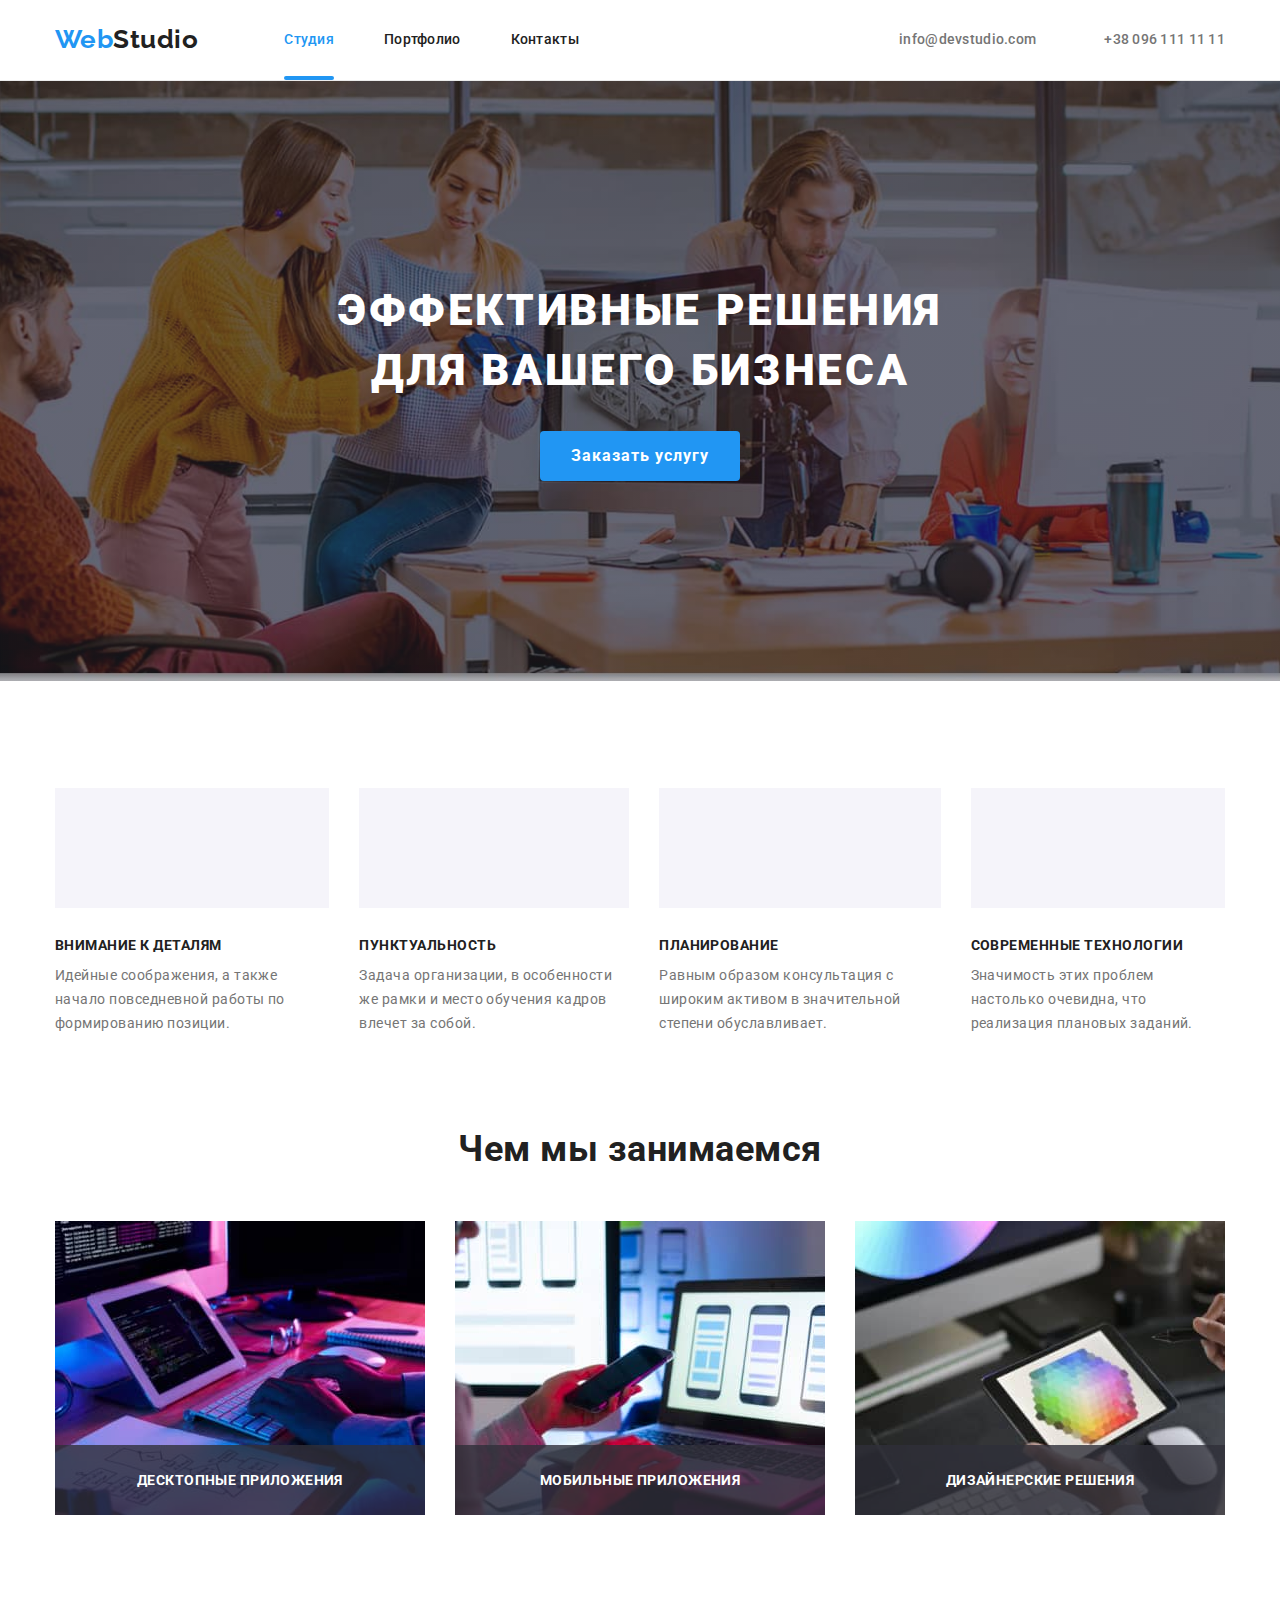
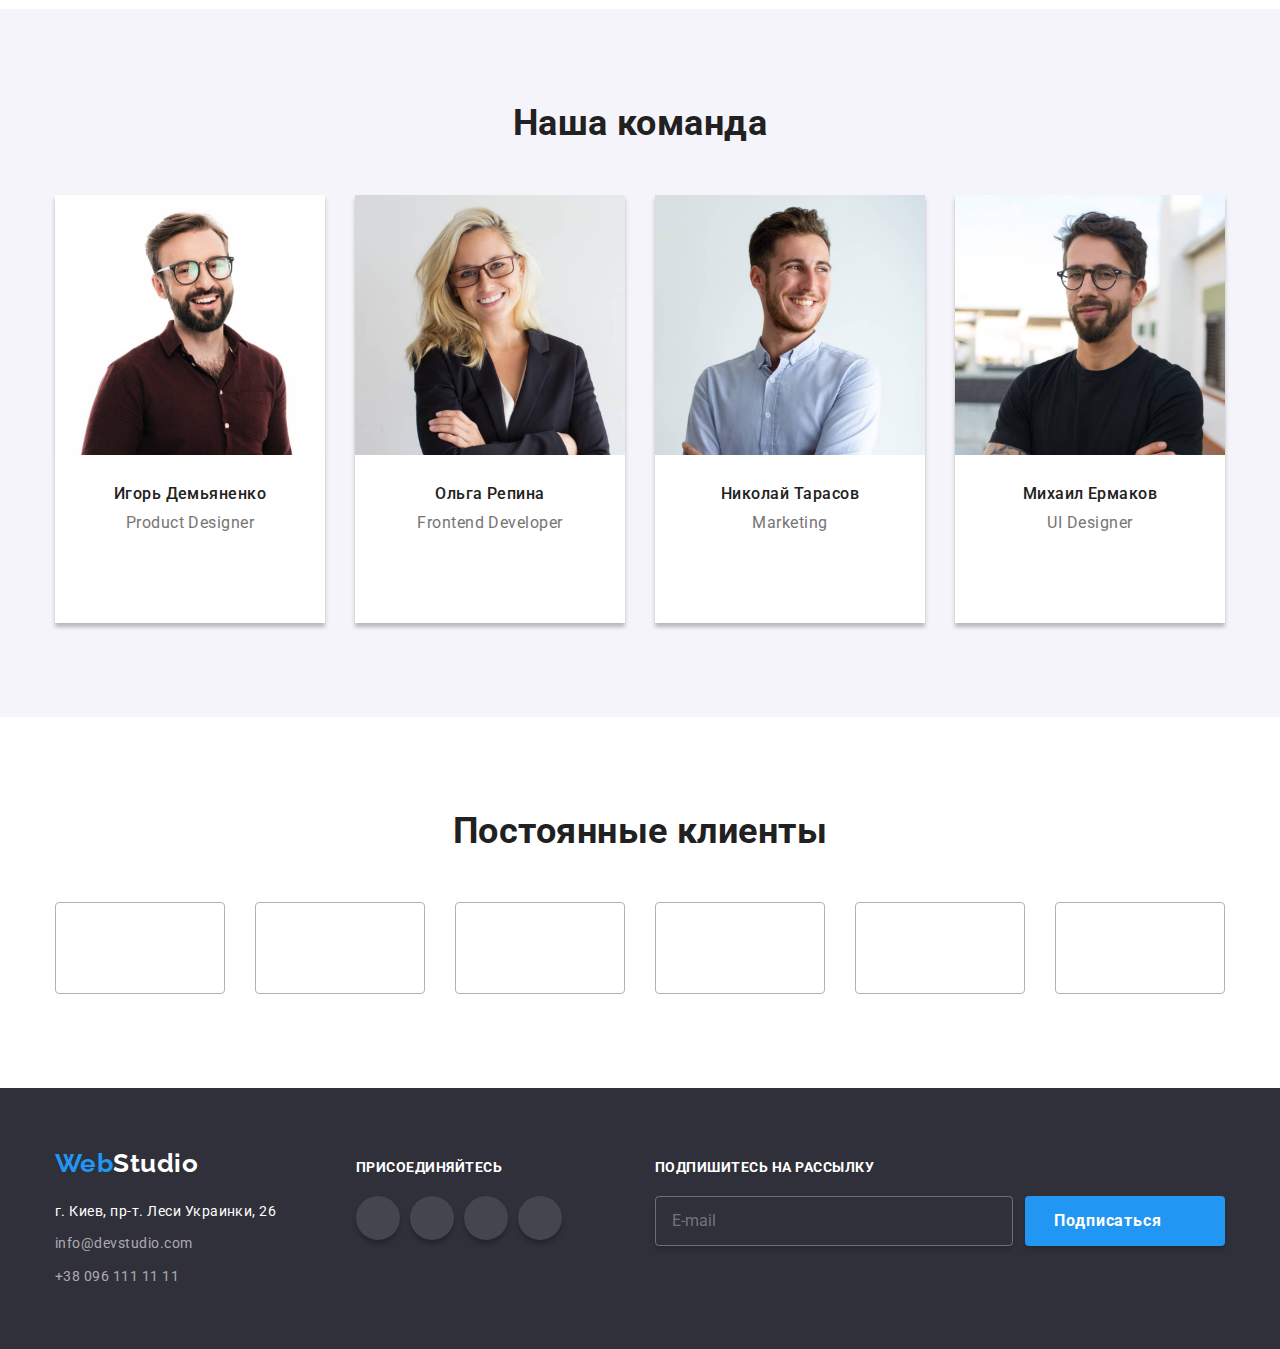
==== index.html @ 75f686c3 "Initializes hometask" ====
<!DOCTYPE html>
<html lang="ru">
    <head>
        <meta charset="UTF-8" />
        <meta http-equiv="X-UA-Compatible" content="IE=edge" />
        <meta name="viewport" content="width=device-width, initial-scale=1.0" />
        <title>Студия</title>
        <link rel="preconnect" href="https://fonts.googleapis.com">
        <link rel="preconnect" href="https://fonts.gstatic.com" crossorigin>
        <link href="https://fonts.googleapis.com/css2?family=Raleway:wght@700&family=Roboto:wght@400;500;700;900&display=swap" rel="stylesheet">
        <link rel="stylesheet" href="https://cdnjs.cloudflare.com/ajax/libs/modern-normalize/1.1.0/modern-normalize.min.css">
        <link rel="stylesheet" href="./css/styles.css">
    </head>

    <body>

        <!--Шапка страницы-->

    <header class="header">
        <div class="navigation-main container">
            <nav class="navigation">
                <a href="./index.html" class="header-logo logo links "><span class="logo-style">Web</span>Studio</a>
                <ul class="navigation-list list">

                    <li class="item">
                        <a href="./index.html" class="navigation-link header-footer-transition links current">Студия</a>
                    </li>

                    <li class="item">
                        <a href="./portfolio.html" class="navigation-link header-footer-transition links">Портфолио</a>
                    </li>

                    <li class="item">
                        <a href="" class="navigation-link header-footer-transition links">Контакты</a>
                    </li>

                </ul>
            </nav>
            
            <ul class="header-contacts-list list">

                <li class="header-contacts-item item">
                    <a href="mailto:info@devstudio.com" class="header-contacts-link header-footer-transition links">
                        <svg class="envelope-icon" width="16" height="12">
                            <use href="./images/icons.svg#envelope"></use>
                        </svg>info@devstudio.com
                    </a>
                </li>

                <li class="header-contacts-item item">
                    <a href="tel:+380961111111" class="header-contacts-link header-footer-transition links">
                        <svg class="phone-icon" width="10" height="16">
                            <use href="./images/icons.svg#smartphone"></use>
                        </svg>+38 096 111 11 11
                    </a>
                </li>
            
            </ul>
        </div>
    </header>

        <!--Основной контент-->

        <main>

        <!--Первая секция-->
            
            <section class="hero">
                
                <div class="container">
                    <div class="overlay">
                    <h1 class="hero-title">Эффективные решения для вашего бизнеса</h1>
                
                    <button type="button" class="hero-button transition-set btn" data-modal-open>Заказать услугу</button>
                    </div>
                </div>

            </section>

        <!--Вторая секция-->

            <section class="benefits">
                <div class="container">
                    <h2 class="visually-hidden" tabindex="-1">Наши преимущества</h2> <!--Скрытый заголовок-->

                    <ul class=" benefits-list list">
                        <li class="item">
                            <div class="benefits-icon-box">
                                <svg class="benefits-icon">
                                    <use xlink:href="./images/icons.svg#workflow-1"></use>
                                </svg>
                            </div>
                            
                            <h3 class="benefits-subtitle">Внимание к деталям</h3>
                            <p class="benefits-text">
                                Идейные соображения, а также начало повседневной работы по
                                формированию позиции.
                            </p>
                        </li>

                        <li class="item">
                            <div class="benefits-icon-box">
                                <svg class="benefits-icon">
                                    <use xlink:href="./images/icons.svg#workflow-2"></use>
                                </svg>
                            </div>
                            <h3 class="benefits-subtitle">Пунктуальность</h3>
                            <p class="benefits-text">
                                Задача организации, в особенности же рамки и место обучения кадров
                                влечет за собой.
                            </p>
                        </li>

                        <li class="item">
                            <div class="benefits-icon-box">
                                <svg class="benefits-icon">
                                    <use xlink:href="./images/icons.svg#workflow-3"></use>
                                </svg>
                            </div>
                            <h3 class="benefits-subtitle">Планирование</h3>
                            <p class="benefits-text">
                                Равным образом консультация с широким активом в значительной
                                степени обуславливает.
                            </p>
                        </li>

                        <li class="item">
                            <div class="benefits-icon-box">
                                <svg class="benefits-icon">
                                    <use xlink:href="./images/icons.svg#workflow-4"></use>
                                </svg>
                            </div>
                            <h3 class="benefits-subtitle">Современные технологии</h3>
                            <p class="benefits-text">
                                Значимость этих проблем настолько очевидна, что реализация
                                плановых заданий.
                            </p>
                        </li>
                    </ul>
                </div>
            </section>
            
        <!--Третья секция-->
            
            <section class="what-we-do">
                <div class="container">
                    <h2 class="what-we-do-title">Чем мы занимаемся</h2>

                <ul class="what-we-do-list list">
                    <li class="item">
                        <img src="./images/what-we-do-1.jpg" alt="Программист пишет код на клавиатуре" width="370"/>
                        <div class="what-we-do-overlay">
                            <p class="what-we-do-text">Десктопные приложения</p>
                        </div>
                    </li>

                    <li class="item">
                        <img src="./images/what-we-do-2.jpg" alt="Тестировщик проверяет изображение на телефоне" width="370"/>
                        <div class="what-we-do-overlay">
                            <p class="what-we-do-text">Мобильные приложения</p>
                        </div>
                    </li>

                    <li class="item">
                        <img src="./images/what-we-do-3.jpg" alt="Палитра цветов в виде ромба на экране планшета" width="370" />
                        <div class="what-we-do-overlay">
                            <p class="what-we-do-text">Дизайнерские решения</p>
                        </div>
                    </li>
                </ul>
                </div>
            </section>

        <!--Четвертая секция-->

            <section class="team">
                <div class="container">
                    <h2 class="team-title">Наша команда</h2>
                    <ul class="team-list list">
                        
                        <li class="item">
                                <img src="./images/team-member1.jpg" alt="Фотография продукт дизайнера" width="270"/>
                        
                            <div class="team-list-content">
                                <h3 class="team-name">Игорь Демьяненко</h3>
                                <p class="team-position" lang="en">Product Designer</p>
                                <ul class="team-socials-icon-box list">
                                    
                                    <li class="team-socials-item">
                                        <a class="team-socials-link" href="">
                                            <svg class="team-socials-icon">    
                                                <use xlink:href="./images/icons.svg#instagram"></use>
                                            </svg>  
                                        </a>  
                                    </li>

                                    <li class="team-socials-item">
                                        <a class="team-socials-link" href="">
                                            <svg class="team-socials-icon">
                                                <use xlink:href="./images/icons.svg#twitter"></use>
                                            </svg>
                                        </a>
                                    </li>

                                    <li class="team-socials-item">
                                        <a class="team-socials-link" href="">
                                            <svg class="team-socials-icon">
                                                <use xlink:href="./images/icons.svg#facebook"></use>

                                            </svg>
                                        </a>
                                    </li>

                                    <li class="team-socials-item">
                                        <a class="team-socials-link" href="">
                                            <svg class="team-socials-icon">
                                                <use xlink:href="./images/icons.svg#linkedin"></use>
                                            </svg>
                                        </a>
                                    </li>

                                </ul>

                            </div>
                        
                        </li>
                        
                        <li class="item">
                                <img src="./images/team-member2.jpg" alt="Фотография фронтенд разработчика" width="270"/>

                            <div class="team-list-content">
                                <h3 class="team-name">Ольга Репина</h3>
                                <p class="team-position" lang="en">Frontend Developer</p>
                                <ul class="team-socials-icon-box list">
                                    
                                    <li class="team-socials-item">
                                        <a class="team-socials-link" href="">
                                            <svg class="team-socials-icon">    
                                                <use xlink:href="./images/icons.svg#instagram"></use>
                                            </svg>  
                                        </a>  
                                    </li>

                                    <li class="team-socials-item">
                                        <a class="team-socials-link" href="">
                                            <svg class="team-socials-icon">
                                                <use xlink:href="./images/icons.svg#twitter"></use>
                                            </svg>
                                        </a>
                                    </li>

                                    <li class="team-socials-item">
                                        <a class="team-socials-link" href="">
                                            <svg class="team-socials-icon">
                                                <use xlink:href="./images/icons.svg#facebook"></use>

                                            </svg>
                                        </a>
                                    </li>

                                    <li class="team-socials-item">
                                        <a class="team-socials-link" href="">
                                            <svg class="team-socials-icon">
                                                <use xlink:href="./images/icons.svg#linkedin"></use>
                                            </svg>
                                        </a>
                                    </li>

                                </ul>
                            </div>
                        </li>
                        
                        <li class="item">
                            <img src="./images/team-member3.jpg" alt="Фотография маркетолога" width="270"/>

                            
                            <div class="team-list-content">
                                <h3 class="team-name">Николай Тарасов</h3>
                                <p class="team-position" lang="en">Marketing</p>
                                <ul class="team-socials-icon-box list">
                                    
                                    <li class="team-socials-item">
                                        <a class="team-socials-link" href="">
                                            <svg class="team-socials-icon">    
                                                <use xlink:href="./images/icons.svg#instagram"></use>
                                            </svg>  
                                        </a>  
                                    </li>
                                    <li class="team-socials-item">
                                        <a class="team-socials-link" href="">
                                            <svg class="team-socials-icon">
                                                <use xlink:href="./images/icons.svg#twitter"></use>
                                            </svg>
                                        </a>
                                    </li>
                                    <li class="team-socials-item">
                                        <a class="team-socials-link" href="">
                                            <svg class="team-socials-icon">
                                                <use xlink:href="./images/icons.svg#facebook"></use>

                                            </svg>
                                        </a>
                                    </li>
                                    <li class="team-socials-item">
                                        <a class="team-socials-link" href="">
                                            <svg class="team-socials-icon">
                                                <use xlink:href="./images/icons.svg#linkedin"></use>
                                            </svg>
                                        </a>
                                    </li>

                                </ul>
                            </div>    
                        
                        </li>
                        
                        <li class="item">
                            <img src="./images/team-member4.jpg" alt="Фотография дизайнера" width="270"/>
                            <div class="team-list-content">
                                <h3 class="team-name">Михаил Ермаков</h3>
                                <p class="team-position" lang="en">UI Designer</p>
                                <ul class="team-socials-icon-box list">
                                    
                                    <li class="team-socials-item">
                                        <a class="team-socials-link" href="">
                                            <svg class="team-socials-icon">    
                                                <use xlink:href="./images/icons.svg#instagram"></use>
                                            </svg>  
                                        </a>  
                                    </li>

                                    <li class="team-socials-item">
                                        <a class="team-socials-link" href="">
                                            <svg class="team-socials-icon">
                                                <use xlink:href="./images/icons.svg#twitter"></use>
                                            </svg>
                                        </a>
                                    </li>

                                    <li class="team-socials-item">
                                        <a class="team-socials-link" href="">
                                            <svg class="team-socials-icon">
                                                <use xlink:href="./images/icons.svg#facebook"></use>

                                            </svg>
                                        </a>
                                    </li>

                                    <li class="team-socials-item">
                                        <a class="team-socials-link" href="">
                                            <svg class="team-socials-icon">
                                                <use xlink:href="./images/icons.svg#linkedin"></use>
                                            </svg>
                                        </a>
                                    </li>
                                </ul>
                            </div>
                        </li>
                    </ul>
                </div>
            </section>

                        <!-- Пятая секция -->

            <section class="clients">
                <div class="container">
                    <h2 class="clients-title">Постоянные клиенты</h2>

                    <ul class="clients-list list">
                        <li class="clients-item item">
                            <a class="clients-link" href="">
                                <svg class="clients-icon">
                                    <use xlink:href="./images/icons.svg#clients-1"></use>
                                </svg>
                            </a>
                        </li>
                        <li class="clients-item item">
                            <a class="clients-link" href="">
                                <svg class="clients-icon">
                                    <use xlink:href="./images/icons.svg#clients-2"/>
                                </svg>
                            </a>
                        </li>
                        <li class="clients-item item">
                            <a class="clients-link" href="">
                                <svg class="clients-icon" width="160" height="60">
                                    <use xlink:href="./images/icons.svg#clients-3"/>
                                </svg>
                            </a>
                        </li>
                        <li class="clients-item item">
                            <a class="clients-link" href="">
                                <svg class="clients-icon">
                                    <use xlink:href="./images/icons.svg#clients-4"/>
                                </svg>
                            </a>
                        </li>
                        <li class="clients-item item">
                            <a class="clients-link" href="">
                                <svg class="clients-icon">
                                    <use xlink:href="./images/icons.svg#clients-5"/>
                                </svg>
                            </a>
                        </li>
                        <li class="clients-item item">
                            <a class="clients-link" href="">

                                <svg class="clients-icon">
                                    <use xlink:href="./images/icons.svg#clients-6"/>
                                </svg>

                            </a>
                        </li>
                    </ul>

                </div>
            </section>

        </main>

        <!--Подвал страницы-->


        <footer class="footer">

            <div class="footer-container container">
                
                <div>
                    
                    <a class="footer-logo logo links" href="./index.html"><span class="logo-style">Web</span>Studio</a>
                            
                    <address class="footer-address">
                        <p class="footer-address-text">г. Киев, пр-т. Леси Украинки, 26</p>
                        <ul class="footer-address-list list">
                            
                            <li class="footer-address-item">
                                <a class="footer-address-links header-footer-transition links" href="mailto:info@devstudio.com">info@devstudio.com</a>
                            </li>
                            
                            <li class="footer-address-item">
                                <a class="footer-address-links header-footer-transition links" href="tel:+380961111111">+38 096 111 11 11</a>
                            </li>
            
                        </ul>
                    </address>
                </div>

                <div class="footer-join-us">

                    <p class="text">Присоединяйтесь</p>

                    <ul class="footer-join-us-list list">

                        <li class=" footer-join-us-item item">

                            <a href="" class="footer-join-us-link">
                                <svg class="footer-join-us-icon">
                                    <use xlink:href="./images/icons.svg#instagram" />
                                </svg>
                            </a>

                        </li>

                        <li class=" footer-join-us-item item">

                            <a href="" class="footer-join-us-link">
                                <svg class="footer-join-us-icon">
                                    <use xlink:href="./images/icons.svg#twitter" />
                                </svg>
                            </a>

                        </li>

                        <li class=" footer-join-us-item item">

                            <a href="" class="footer-join-us-link">
                                <svg class="footer-join-us-icon">
                                    <use xlink:href="./images/icons.svg#facebook" />
                                </svg>
                            </a>

                        </li>

                        <li class=" footer-join-us-item item">

                            <a href="" class="footer-join-us-link">
                                <svg class="footer-join-us-icon">
                                    <use xlink:href="./images/icons.svg#linkedin" />
                                </svg>
                            </a>

                        </li>

                    </ul>
                </div>

                <div class="footer-subscribe">
                    <p class="text">Подпишитесь на рассылку</p>
                    
                    <form class="footer-subscribe-form">
                        <input type="email" name="email" placeholder="E-mail" class="footer-subscribe-input">
                        <button type="submit" class="footer-subscribe-button">Подписаться
                            <svg class="footer-subscribe-icon" width="24" height="24">
                                <use xlink:href="./images/icons.svg#icon-send"/>
                            </svg>
                        </button>
                    </form>
                </div>

            </div>            
        </footer>

        <div class="backdrop is-hidden" data-modal>
            <div class="modal">
                <button class="modal-btn-close" data-modal-close>
                    <svg class="modal-close-icon">
                        <use xlink:href="./images/icons.svg#close-icon"/>
                    </svg>
                </button>

                <!-- <p class="modal-text">Оставьте свои данные, мы вам перезвоним</p>
                
                <form class="modal-form" action="">

                    <div class="modal-form-field">
                        <input class="modal-form-input" type="name" placeholder="Имя" autocomplete="off">
                        <label class="modal-form-label" for=""></label>
                    </div>

                    <div class="modal-form-field">
                        <svg width="13" height="13">
                            <use xlink:href="./images/icons.svg#modal-phone"/>
                        </svg>
                        <input class="modal-form-input" type="tel" placeholder="Телефон" autocomplete="off">
                        <label class="modal-form-label" for=""></label>
                    </div>
                    
                    <div class="modal-form-field">
                        <input class="modal-form-input" type="email" placeholder="Почта" autocomplete="off">
                        <label class="modal-form-label" for=""></label>
                    </div>
                    
                    <div class="modal-form-field">
                        <textarea class="modal-form-comment" name="" id="" rows="10"></textarea>
                        <label for=""></label>
                    </div>
                    
                    <div class="modal-form-field">
                        <input class="modal-form-checkbox-input" type="checkbox" id="checkbox">
                        <label class="modal-form-checkbox-label" for="checkbox">Соглашаюсь с рассылкой и принимаю <a href="">Условия соглашения</a></label>
                    </div>

                    <button class="modal-form-button" type="submit">
                        Отправить
                    </button>
                </form> -->


                <p class="modal-text">Оставьте свои данные, мы вам перезвоним</p>
                
                <form class="modal-form">

                        <label class="modal-form-field">
                            <input class="modal-form-input" type="name" placeholder=" " autocomplete="off">
                            <span class="modal-form-label">Имя</span>
                            <svg class="modal-form-icon" width="18" height="18">
                                <use xlink:href="./images/icons.svg#modal-name"/>
                            </svg>
                        </label>

                        <label class="modal-form-field">
                            <input class="modal-form-input" type="tel" placeholder=" " autocomplete="off">
                            <span class="modal-form-label">Телефон</span>
                            <svg class="modal-form-icon" width="15" height="15">
                                <use xlink:href="./images/icons.svg#modal-phone"/></svg>
                            </svg>
                        </label>

                        <label class="modal-form-field">
                            <input class="modal-form-input" type="email" placeholder=" " autocomplete="off">
                            <span class="modal-form-label">Почта</span>
                            <svg class="modal-form-icon">
                                <use xlink:href="./images/icons.svg#modal-mail"></use>
                            </svg>
                        </label>

                        <label class="modal-form-field">
                            <textarea class="modal-form-comment" placeholder="Введите текст" name="" rows="10"></textarea>
                            <span class="modal-form-comment-label">Комментарий</span>
                        </label>

                        <label class="modal-form-checkbox-label">Соглашаюсь с рассылкой и принимаю 
                            <a class="modal-form-license" href="">Условия соглашения</a>
                            <input class="modal-form-checkbox-input" type="checkbox">
                        </label>


                        <button class="modal-form-button" type="submit">
                            Отправить
                        </button>
                </form>
            </div>
        </div>
        <script src="./scripts/modal.js"></script>
    </body>

</html>
---- css/styles.css ----
:root {
    --main-text-color: #212121;
    --secondary-text-color: #757575;
    --icons-color: #AFB1B8;
    --main-white-color: #FFFFFF;
    --action-color: #2196F3;
    --signature-color: rgba(255, 255, 255, 0.6);
    --footer-bg: #2F303A;
    --additional-bg: #F5F4FA;
    --border-line-color: #ECECEC;
    --secondary-border-line-color: #EEEEEE;
    --main-choice-color: #188ce8;

    --main-transition-time: 1250ms;
    --main-transition-function: cubic-bezier(0.4, 0, 0.2, 1);
    
    --portfolio-hover-effect: rgba(33, 150, 243, 0.9);
}

body {
    color: var(--main-text-color);
    background-color: var(--main-white-color);

    font-family: 'Roboto', sans-serif;  
    letter-spacing: 0.03em;
}

                                                /* Utility */

.visually-hidden {
    position: absolute;
    white-space: nowrap;
    width: 1px;
    height: 1px;
    overflow: hidden;
    border: 0;
    padding: 0;
    clip: rect(0 0 0 0);
    clip-path: inset(50%);
    margin: -1px;
    }

.list {
    list-style-type: none;
    margin: 0;
    padding: 0;
}

.links {
    text-decoration: none;
}

.container {
    padding-left: 15px;
    padding-right: 15px;
    width: 1200px;
    margin-left: auto;
    margin-right: auto;
}

.header {
    border-bottom: 1px solid var(--border-line-color);
}

.btn {
    cursor: pointer;
    font-family: inherit;
    border-radius: 4px;
    border-style: none;
}

img {
    display: block;
}


/* .item * {
    outline: 1px solid red; 
} */

                                /* Шапка */

.navigation-main,
.navigation,
.navigation-list,
/* .header-contacts-item, */
.header-contacts-list 
{
    display: flex;
    align-items: center;
}

/* .navigation-main {
    display: flex;
} */

.navigation-list .item:not(:last-child) {
    margin-right: 50px;
}

.header-contacts-list {
    margin-left: auto;
}

.header-contacts-list .header-contacts-item:not(:last-child) {
    margin-right: 48px;
}

.logo {
    font-family: 'Raleway', sans-serif;
    font-weight: 700;
    font-size: 26px;
    color: var(--main-text-color);
    line-height: 1.2;
}

.header-logo {
    margin-right: 86px;
    padding-top: 24px;
    padding-bottom: 24px;
}

.navigation-link {
    color: var(--main-text-color);
    position: relative;
}

.navigation-link.current::after {
    content: '';

    width: 100%;
    height: 4px;
    display: block;
    background-color: var(--action-color);
    
    position: absolute;
    
    left: 0;
    bottom: 0;
    border-radius: 2px;

}

.header-contacts-link  {
    color: var(--secondary-text-color);
}

.navigation-link,
.header-contacts-link {
    display: flex;
    padding-top: 32px;
    padding-bottom: 32px;
    align-items: center;
    font-weight: 500;
    font-size: 14px;
    line-height: 1.14;
    letter-spacing: 0.02em;
}

                                /* Hover effects */

.header-footer-transition {
    transition: color var(--main-transition-time) var(--main-transition-function);
}


.logo-style,
.navigation-link:hover,
.navigation-link:focus,
.navigation-link.current,
.footer-address-links:hover,
.footer-address-links:focus,
.header-contacts-link:hover,
.header-contacts-link:focus {
    color: var(--action-color);
}

                                /* Icons */

/* .header-contacts-item {
    display: flex;
    align-items: center;
} */

.envelope-icon,
.phone-icon {
    margin-right: 10px;
    cursor: pointer;
    fill: currentColor;
}



                                            /* Герой */

.hero {
    background-color: var(--footer-bg);
    text-align: center;
    padding-top: 200px;
    padding-bottom: 200px;
    margin-left: auto;
    margin-right: auto;

    max-width: 1600px;
    height: 600px;
    
    background-image: 
    linear-gradient( 
    rgba(47, 48, 58, 0.4), 
    rgba(47, 48, 58, 0.4)
    ),
    url(../images/hero-image.jpg);
    background-size: cover;
    background-position: top;
    background-repeat: no-repeat;
}

.hero > .container {
    width: 696px;
}

.hero-title {
    color: var(--main-white-color);
    margin-top: 0;
    margin-bottom: 30px;

    font-weight: 900;
    font-size: 44px;
    line-height: 1.36;
    letter-spacing: 0.06em;

    text-transform: uppercase;
}

                                            /* Hero button */

.hero-button {
    /* display: flex;
    align-items: center;
    justify-content: center; */
    padding: 0;
    margin: 0;

    background-color: var(--action-color);
    color: var(--main-white-color);

    font-weight: 700;
    font-size: 16px;
    line-height: 1.87;
    letter-spacing: 0.06em;
    
    min-width: 200px;
    min-height: 50px;
    /* padding: 10px 32px; */
    transition: background-color var(--main-transition-time) var(--main-transition-function);
}

.hero-button:hover,
.hero-button:focus {
    background-color: var(--main-choice-color);
}

                                          /* Наши преимущества */

.benefits {
    padding-top: 107px;
    padding-bottom: 94px;
}

.benefits-list {
    display: flex;
}

.benefits-list .item + .item {
    margin-left: 30px;
}

.benefits-subtitle{
    font-weight: 700;
    font-size: 14px;
    line-height: 1.14;
    text-transform: uppercase; 
    margin-top: 0;
    margin-bottom: 10px;
}

.benefits-text {
    color: var(--secondary-text-color);
    font-size: 14px;
    line-height: 1.7;
    margin-top: 0;
    margin-bottom: 0;
}

                                /* Benefits icons */

.benefits-icon-box {
    display: flex;
    justify-content: center;
    align-items: center;
    
    height: 120px;
    margin-bottom: 30px;

    background-color: var(--additional-bg); 
}

.benefits-icon {
    width: 70px;
    height: 70px;
    fill: currentColor;
}

                                            /* Наши работы */

.what-we-do {
    padding-bottom: 94px;
}

.what-we-do-list {
    display: flex;
}

.what-we-do-list .item + .item {
    margin-left: 30px;
}

.what-we-do-list .item {
    position: relative;
}

.what-we-do-title {
    margin-top: 0;
    margin-bottom: 50px;

    font-weight: 700;
    font-size: 36px;
    line-height: 1.16;
    text-align: center;
}

.what-we-do-overlay {
    position: absolute;
    background-color: rgba(47, 48, 58, 0.8);
    bottom: 0;
    overflow: hidden;
}

.what-we-do-text {
    display: flex;
    justify-content: center;
    align-items: center;

    height: 70px;
    width: 370px;

    margin: 0;

    font-weight: 700;
    font-size: 14px;
    line-height: calc(16 / 14);
    text-align: center;
    letter-spacing: 0.03em;
    text-transform: uppercase;

    color: var(--main-white-color);
}


                                            /* Наша команда */

.team {
    background-color: var(--additional-bg);
    padding-top: 94px;
    padding-bottom: 94px;
}

.team-title {
    margin-top: 0;
    margin-bottom: 50px;
    text-align: center;

    font-weight: 700;
    font-size: 36px;
    line-height: 1.16;
}

.team-list {
    display: flex;
}

.team-list .item + .item {
    margin-left: 30px;
}

.team-list > .item {
    box-shadow: 0px 4px 4px rgba(0, 0, 0, 0.25);
    /* box-shadow: 0px 1px 3px rgba(0, 0, 0, 0.12), 
    0px 1px 1px rgba(0, 0, 0, 0.14), 
    0px 2px 1px rgba(0, 0, 0, 0.2) */
}


.team-name {
    margin-top: 0;
    margin-bottom: 10px;
    
    font-weight: 500;
    font-size: 16px;
    line-height: 1.18;
}

.team-position {
    margin-top: 0;
    margin-bottom: 16px;

    color: var(--secondary-text-color);

    font-size: 16px;
    line-height: 1.18;
}

.team-list-content {
    padding: 30px 32px;

    text-align: center;
    background-color: var(--main-white-color);
}


                                /* Team socials */

.team-socials-icon-box,
.clients-list {
    display: flex;
}

.team-socials-link {
    display: flex;
    justify-content: center;
    align-items: center;
    width: 44px;
    height: 44px;
    border-radius: 50%;
    color: var(--icons-color);
    transition: background-color var(--main-transition-time) var(--main-transition-function), color var(--main-transition-time) var(--main-transition-function);
}

.team-socials-item:not(:first-child) {
    margin-left: 10px;
}

.team-socials-icon {
    fill: currentColor;
    width: 20px;
    height: 20px;
}

.team-socials-link:hover, 
.team-socials-link:focus {
    background-color: var(--action-color);
    color: var(--main-white-color);
}


                                            /* Clients */

.clients {
    padding-top: 94px;
    padding-bottom: 94px;
}

.clients-title {
    margin-top: 0;
    margin-bottom: 50px;
    font-weight: 700;
    font-size: 36px;
    line-height: 1.16;
    text-align: center;
}

                            /* Client icons */

.clients-link {
    display: flex;
    width: 170px;
    height: 92px;
    justify-content: center;
    align-items: center;
    border: 1px solid var(--icons-color);
    border-radius: 4px;
    color: var(--icons-color);

    transition: border var(--main-transition-time) var(--main-transition-function), color var(--main-transition-time) var(--main-transition-function);

}

.clients-item:not(:first-child) {
    margin-left: 30px;
}

.clients-icon {
    fill: currentColor;
    width: 106px;
    height: 60px;
}

.clients-link:hover,
.clients-link:focus {
    border-color: var(--action-color);
    color: var(--action-color);
}

                                            /* Portfolio */


.portfolio {
    padding-top: 94px;
    padding-bottom: 94px;
}

                                                /* Portfolio buttons */


.portfolio-btn-list {
    display: flex;
    justify-content: center;
    margin-bottom: 34px;
}

.portfolio-btn-item  {
    margin-right: 8px;
    border-radius: 4px;
}


.portfolio-btn-item:nth-last-child(-n + 1) {
    margin-right: 0;
}

.portfolio-btn-button {
    background-color: var(--additional-bg);

    font-weight: 500;
    font-size: 16px;
    line-height: 1.62;

    padding: 6px 22px;

    transition: background-color var(--main-transition-time) var(--main-transition-function), color var(--main-transition-time) var(--main-transition-function), box-shadow var(--main-transition-time) var(--main-transition-function);
}

.portfolio-btn-button.current,
.portfolio-btn-button:hover,
.portfolio-btn-button:focus {
    background-color: var(--action-color);
    color:var(--main-white-color);
    box-shadow: 0px 4px 4px rgba(0, 0, 0, 0.25);
}

                                        /* Portfolio cards */


.portfolio-card-list {
    display: flex;
    flex-wrap: wrap;

    margin-top: -30px;
    margin-left: -30px;
}

.portfolio-card-link {
    display: block;
    margin-top: 30px;
    margin-left: 30px;
    flex-basis: calc(100% / 3 - 30px);

    transition: box-shadow var(--main-transition-time) var(--main-transition-function);
}

.portfolio-card-thumb {
    position: relative;
    overflow: hidden;
}

.portfolio-card-overlay {
    width: 100%;
    height: 100%;

    padding: 63px 24px;

    position: absolute;
    bottom: 0;
    background-color: var(--portfolio-hover-effect);
    opacity: 0;
    transform: translateY(100%);

    transition: transform var(--main-transition-time) var(--main-transition-function), opacity var(--main-transition-time) var(--main-transition-function);
}

.portfolio-card-overlay-text {
    margin: 0;
    font-size: 18px;
    line-height: 1.56;

    color: var(--main-white-color);

}

.portfolio-card-link:hover .portfolio-card-overlay,
.portfolio-card-link:focus .portfolio-card-overlay {
    opacity: 1;
    transform: translateY(0);
}

.portfolio-card-link:hover,
.portfolio-card-link:focus {
    box-shadow: 0px 4px 4px rgba(0, 0, 0, 0.25);
}

.portfolio-card-content {
    border-left: 1px solid var(--secondary-border-line-color);
    border-right: 1px solid var(--secondary-border-line-color);
    border-bottom: 1px solid var(--secondary-border-line-color);
    
    padding: 20px 24px;
}

.portfolio-card-subtitle {
    margin-top: 0;
    margin-bottom: 4px;
    
    color: var(--main-text-color);
    font-weight: 700;
    font-size: 18px;
    line-height: 2;
    letter-spacing: 0.06em;
}

.portfolio-card-text {
    margin-top: 0;
    margin-bottom: 0;
    color: var(--secondary-text-color);
    
    font-size: 16px;
    line-height: 1.87;
}

                                    /* Подвал на страницах */

.footer {
    background-color: var(--footer-bg);
    padding-top: 60px;
    padding-bottom: 60px;
/* 
    display: flex;
    align-items: baseline; */
}




.footer-address {
    font-style: normal;
    width: 231px;
}

.footer-address-text {
    color: var(--main-white-color);
    margin-top: 0;
    margin-bottom: 9px;
}

.footer-address-links {
    color: var(--signature-color);
    display: inline-block;
}

.footer-address-text,
.footer-address-links {
    font-size: 14px;
    line-height: 1.7;
}

.footer-address-item:not(:last-child) {
    margin-bottom: 9px;
}


                            /* Footer join */

.footer-logo {
    display: inline-block;
    color: var(--main-white-color);
    margin-bottom: 20px;
}

.footer-container {
    display: flex;
    align-items: baseline;
}

.footer-join-us {  
    margin-left: 70px;
}

.footer-join-us > .text,
.footer-subscribe > .text {
    margin: 0;
    padding: 0;
    margin-bottom: 20px;

    color: var(--main-white-color);
    font-weight: 700;
    font-size: 14px;
    line-height: 1.14;
    text-transform: uppercase;
}

.footer-join-us-list {
    display: flex;
}

                            /* Icons as inline svg */

.footer-join-us-link {
    display: flex;
    width: 44px;
    height: 44px;
    border-radius: 50%;
    justify-content: center;
    align-items: center;
    background-color: rgba(255, 255, 255, 0.1);
    box-shadow: 0px 4px 4px rgba(0, 0, 0, 0.25);
    cursor: pointer;

    transition: background-color var(--main-transition-time) var(--main-transition-function);
}

.footer-join-us-item:not(:first-child) {
    margin-left: 10px;
}

.footer-join-us-icon {
    fill: var(--main-white-color);
    width: 20px;
    height: 20px;
}

.footer-join-us-link:hover,
.footer-join-us-link:focus {
    background-color: var(--action-color);
}

                            /* Footer subscribe */

.footer-subscribe {
    margin-left: 93px;
}

.footer-subscribe-form,
.footer-subscribe-form .submit {
    display: flex;
}



.footer-subscribe-input {
    width: 358px;
    background-color: transparent;
    border: 1px solid rgba(255, 255, 255, 0.3);;
    color: rgba(255, 255, 255, 0.6);
    box-shadow: 0px 4px 4px rgba(0, 0, 0, 0.15);
    border-radius: 4px;
    padding-left: 16px;
} 

.footer-subscribe-button {
    width: 200px;
    padding-top: 10px;
    padding-bottom: 10px;
    margin-left: 12px; 
    background-color: var(--action-color);

    display: flex;
    justify-content: center;
    align-items: center;
    
    border: none;
    border-radius: 4px;
    box-shadow: 0px 4px 4px rgba(0, 0, 0, 0.15);

    font-weight: 700;
    font-size: 16px;
    line-height: 1.87;
    text-align: center;
    letter-spacing: 0.06em;
    color: var(--main-white-color);
}

.footer-subscribe-icon {
    margin-left: 10px;
}

                            /* Modal window */

.backdrop {
    position: absolute;
    top: 0;
    left: 0;

    width: 100%;
    height: 100%;

    background-color:rgba(0, 0, 0, 0.2);
    
    opacity: 1;
    transition: opacity var(--main-transition-time) var(--main-transition-function);
}

.backdrop.is-hidden {
    opacity: 0;
    pointer-events: none;
}

.modal {
    position: absolute;
    top: 50%;
    left: 50%;

    width: 528px;
    height: 581px;

    transform: translate(-50%, -50%);
    background-color: var(--main-white-color);
}

.modal-btn-close {
    position: absolute;
    top: -10px;
    right: -10px;

    width: 30px;
    height: 30px;
    border-radius: 50%;
    background-color: var(--main-white-color);
    border: 1px solid rgba(0, 0, 0, 0.1);


    transition: background-color var(--main-transition-time) var(--main-transition-function);
}

.modal-close-icon {
    width: 11px;
    height: 11px;
    fill: currentColor;
    
    transition: color var(--main-transition-time) var(--main-transition-function);
}

.modal-btn-close:hover {
    color: var(--main-choice-color);
}

/* .modal-text {
    margin-top: 0px;
    margin-bottom: 30px;
    padding-top: 40px;

    
    font-weight: 700;
    font-size: 20px;
    line-height: 1.5;
    text-align: center;
    letter-spacing: 0.03em;
}

.modal-form {
    display: flex;
    flex-direction: column;
    /* justify-content: center;
    align-items: center;
}

.modal-form-input {
    width: 448px;
    height: 40px;
    padding-top: 11px;
    padding-bottom: 11px;
    padding-left: 42px;
    border-radius: 4px;
}

.modal-form-field {
    margin-bottom: 28px;
}

.modal-form-field:nth-last-child(-n + 3) {
    margin-bottom: 20px;
}

.modal-form-field:nth-last-child(-n + 2) {
    margin-bottom: 30px;
}

.modal-form-button {
    background-color: var(--action-color);
    color: var(--main-white-color);
    

    font-weight: 700;
    font-size: 16px;
    line-height: 1.87;
    letter-spacing: 0.06em;
    
    min-width: 200px;
    padding: 10px 55px;
    transition: background-color var(--main-transition-time) var(--main-transition-function);
}

.modal-form-button:hover,
.modal-form-button:focus {
    background-color: var(--main-choice-color);
}

.modal-form-comment {
    width: 448px;
    height: 120px;
    resize: none;
    padding: 12px 16px;
}

.modal-form-checkbox-input {
    box-sizing: border-box;
    border-radius: 4px;
}

.modal-form-checkbox-label {
    font-size: 14px;
    line-height: 1.71;
    letter-spacing: 0.03em;

    color: #757575;
} */

.modal-text {
    margin-top: 0px;
    margin-bottom: 30px;
    padding-top: 40px;

    
    font-weight: 700;
    font-size: 20px;
    line-height: 1.5;
    text-align: center;
    letter-spacing: 0.03em;
}

.modal-form {
    display: flex;
    flex-direction: column;


    align-items: center;
    padding-left: 40px;
    padding-right: 40px;
}

.modal-form-field {
    position: relative;
    margin-bottom: 28px;
    display: block;
}

.modal-form-field:nth-last-child(-n + 3) {
    margin-bottom: 20px;
}

.modal-form-input {
    /* display: flex; */
    width: 448px;
    height: 40px;
    padding-left: 42px;
    border-radius: 4px;
    border: 1px solid rgba(33, 33, 33, 0.2);
}

.modal-form-icon {
    position: absolute;
    top: 50%;
    left: 15px;
    fill: currentColor;

    transform: translateY(-50%);
    transition: color var(--main-transition-time) var(--main-transition-function);
}

.modal-form-label {
    position: absolute;
    top: 50%;
    left: 42px;

    transform: translateY(-50%);

    font-size: 12px;
    line-height: 1.16;

    letter-spacing: 0.01em;
    color: var(--secondary-text-color);

    transition: transform var(--main-transition-time) var(--main-transition-function);
}

.modal-form-comment {
    width: 448px;
    height: 120px;

    padding: 12px 16px;
    resize: none;
    border-radius: 4px;
    border: 1px solid rgba(33, 33, 33, 0.2);
}

.modal-form-comment-label {
    position: absolute;
    top: -16px;
    left: 0;
    font-size: 12px;
    line-height: 1.16;
    opacity: 0;

    letter-spacing: 0.01em;
    color: var(--secondary-text-color);

    transition: opacity var(--main-transition-time) var(--main-transition-function);
}

.modal-form-checkbox-label {
    font-size: 14px;
    line-height: 1.71;
    letter-spacing: 0.03em;

    color: var(--secondary-text-color);
    margin-bottom: 30px;
}

.modal-form-license {
    color: var(--action-color);
}

.modal-form-checkbox-input {
    display: none;
}

.modal-form-button {
    border-radius: 4px;
    border: none;

    cursor: pointer;

    background-color: var(--action-color);
    color: var(--main-white-color);

    font-weight: 700;
    font-size: 16px;
    line-height: 1.87;
    letter-spacing: 0.06em;
    
    min-width: 200px;
    min-height: 50px;
    transition: background-color var(--main-transition-time) var(--main-transition-function);
}

.modal-form-button:hover,
.modal-form-button:focus {
    background-color: var(--main-choice-color);
}


.modal-form-field:focus-within .modal-form-icon {
    color: var(--main-choice-color);
}

.modal-form-field:focus-within .modal-form-label {
    transform: translate(-42px, -38px);
}

.modal-form-input:not(:placeholder-shown) ~ .modal-form-label {
    transform: translate(-42px, -38px);
}

.modal-form-field:focus-within .modal-form-comment-label {
    opacity: 1;
}

.modal-form-comment:not(:placeholder-shown) + .modal-form-comment-label {
    opacity: 1;
}
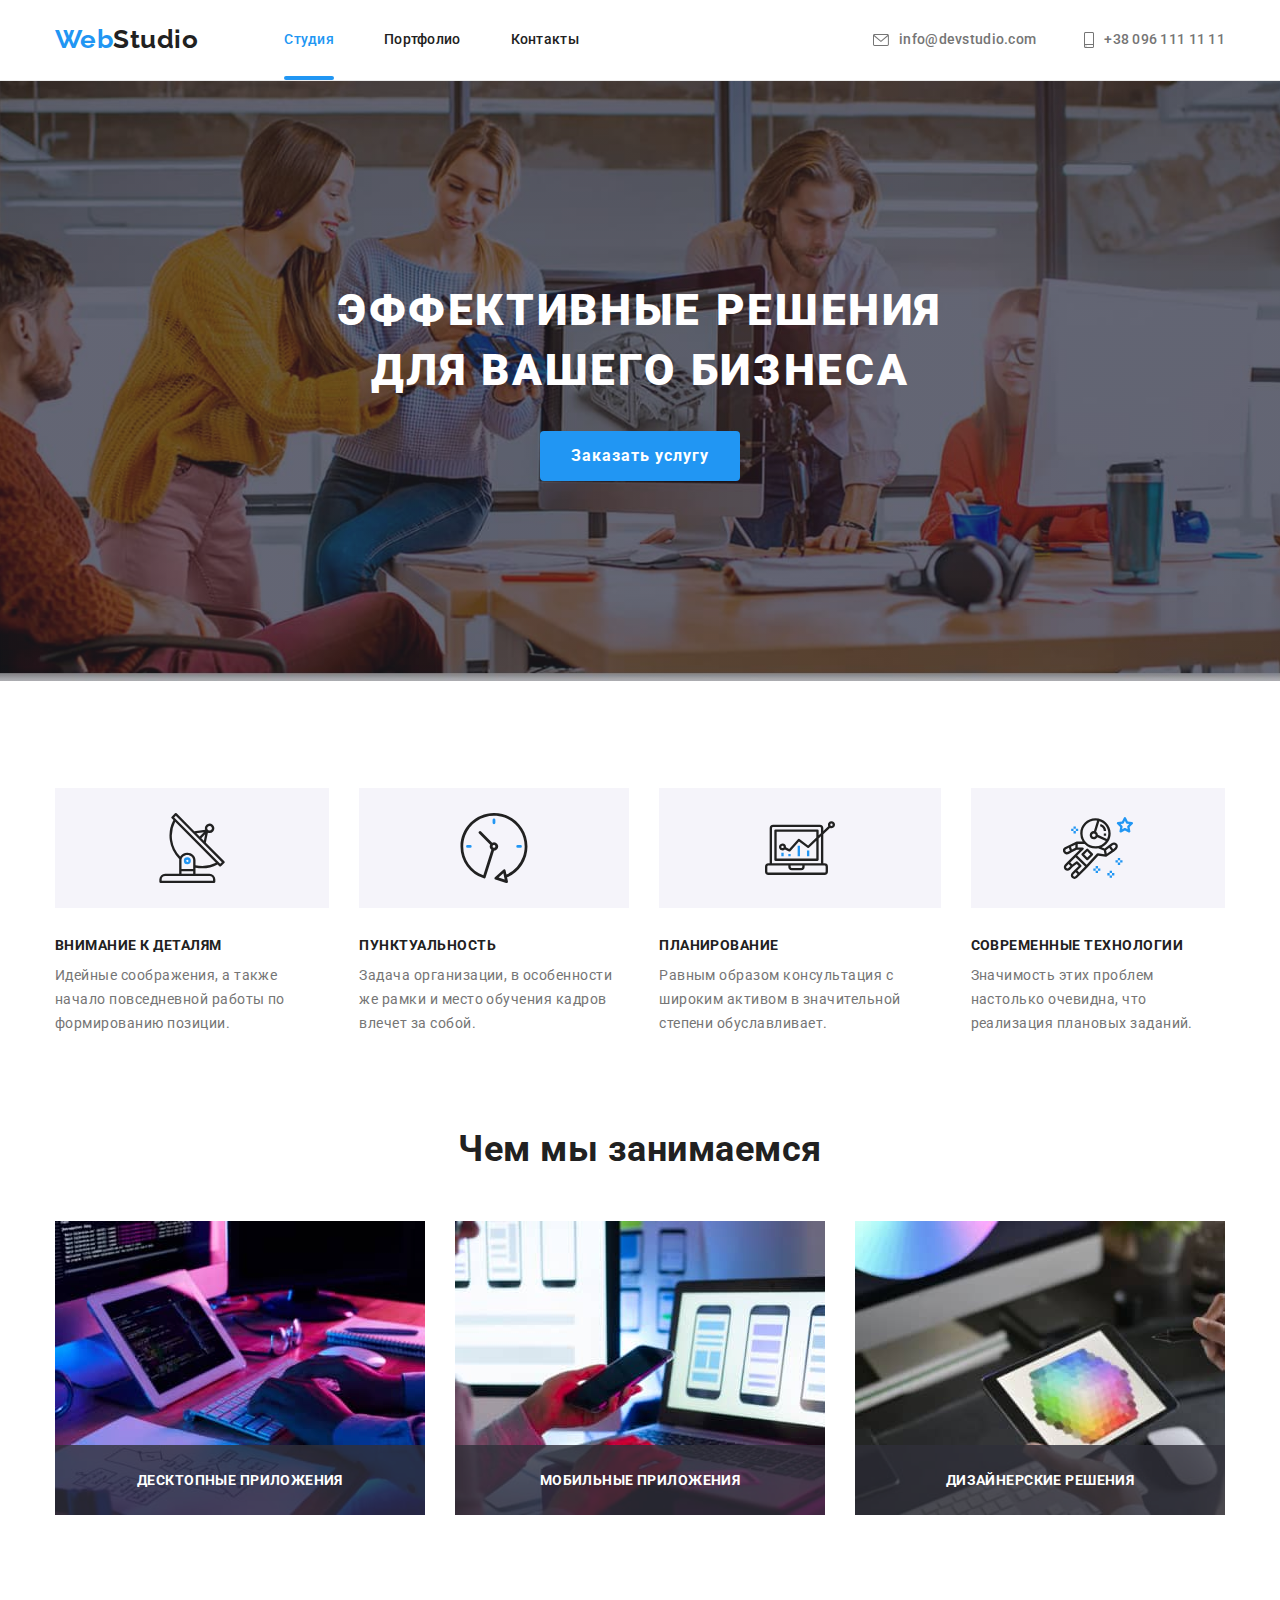
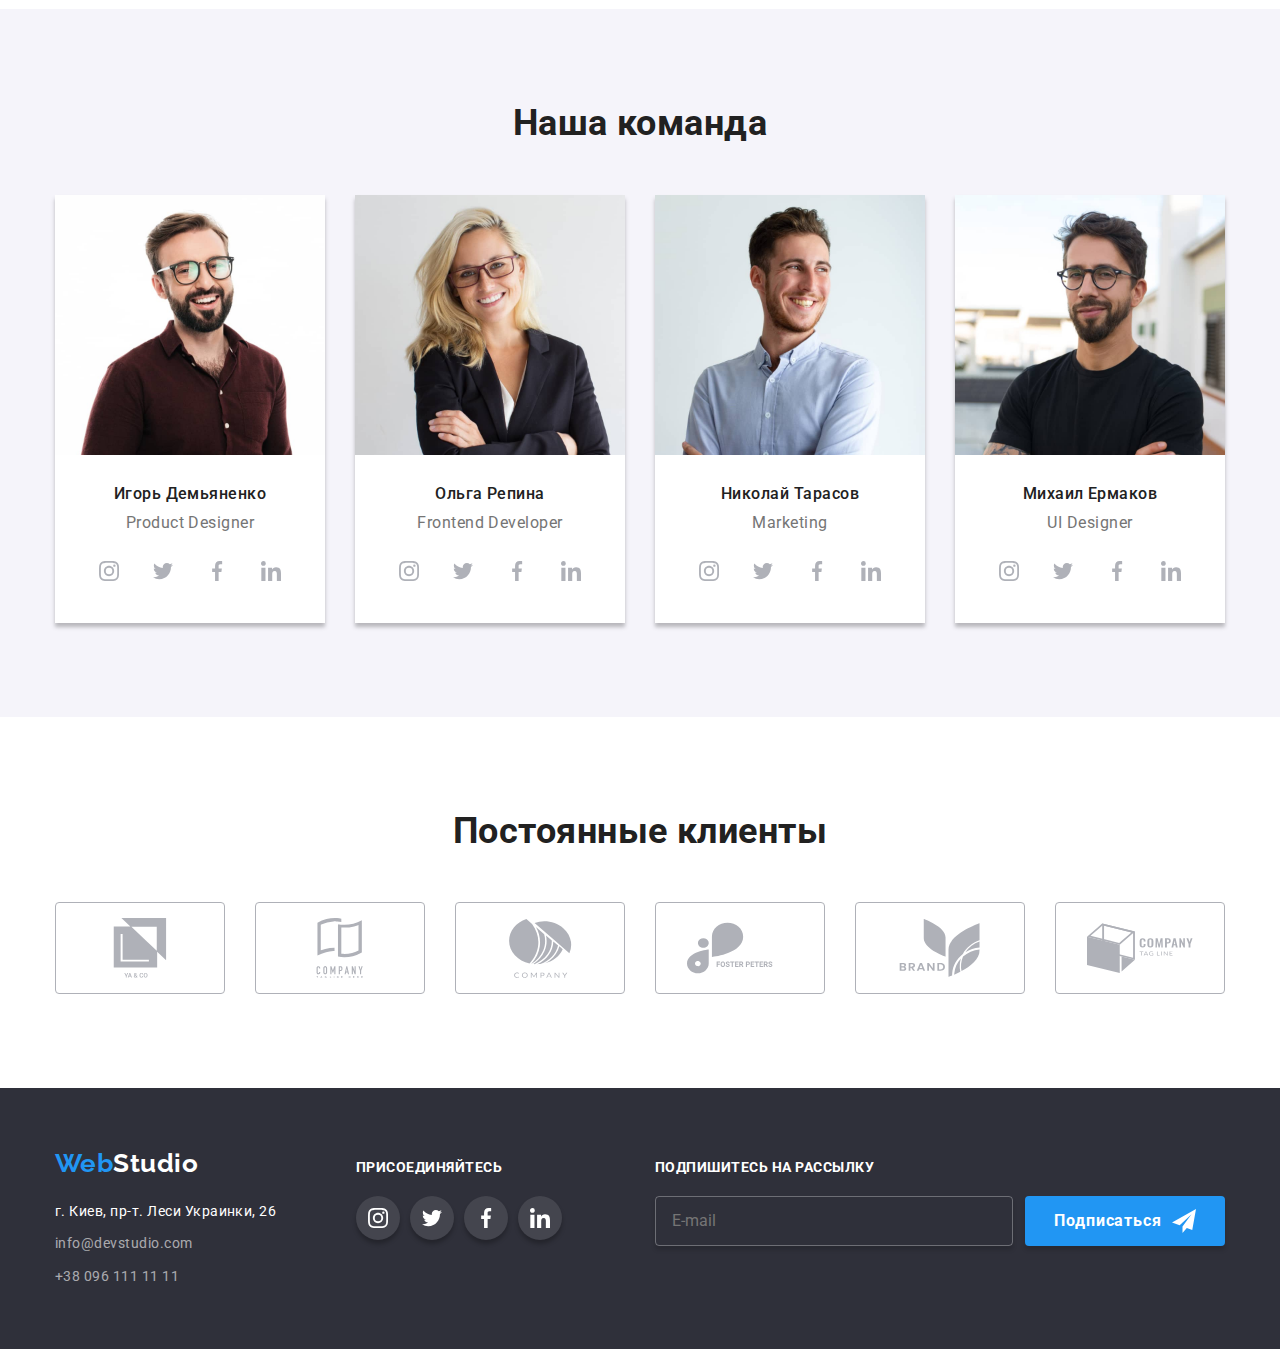
==== commit f8ac4148: "fixes issue with icons" ====
--- a/index.html
+++ b/index.html
@@ -571,7 +571,7 @@
                         <label class="modal-form-field">
                             <input class="modal-form-input" type="tel" placeholder=" " autocomplete="off">
                             <span class="modal-form-label">Телефон</span>
-                            <svg class="modal-form-icon" width="15" height="15">
+                            <svg class="modal-form-icon" width="18" height="18">
                                 <use xlink:href="./images/icons.svg#modal-phone"/></svg>
                             </svg>
                         </label>
@@ -579,7 +579,7 @@
                         <label class="modal-form-field">
                             <input class="modal-form-input" type="email" placeholder=" " autocomplete="off">
                             <span class="modal-form-label">Почта</span>
-                            <svg class="modal-form-icon">
+                            <svg class="modal-form-icon" width="18" height="18">
                                 <use xlink:href="./images/icons.svg#modal-mail"></use>
                             </svg>
                         </label>
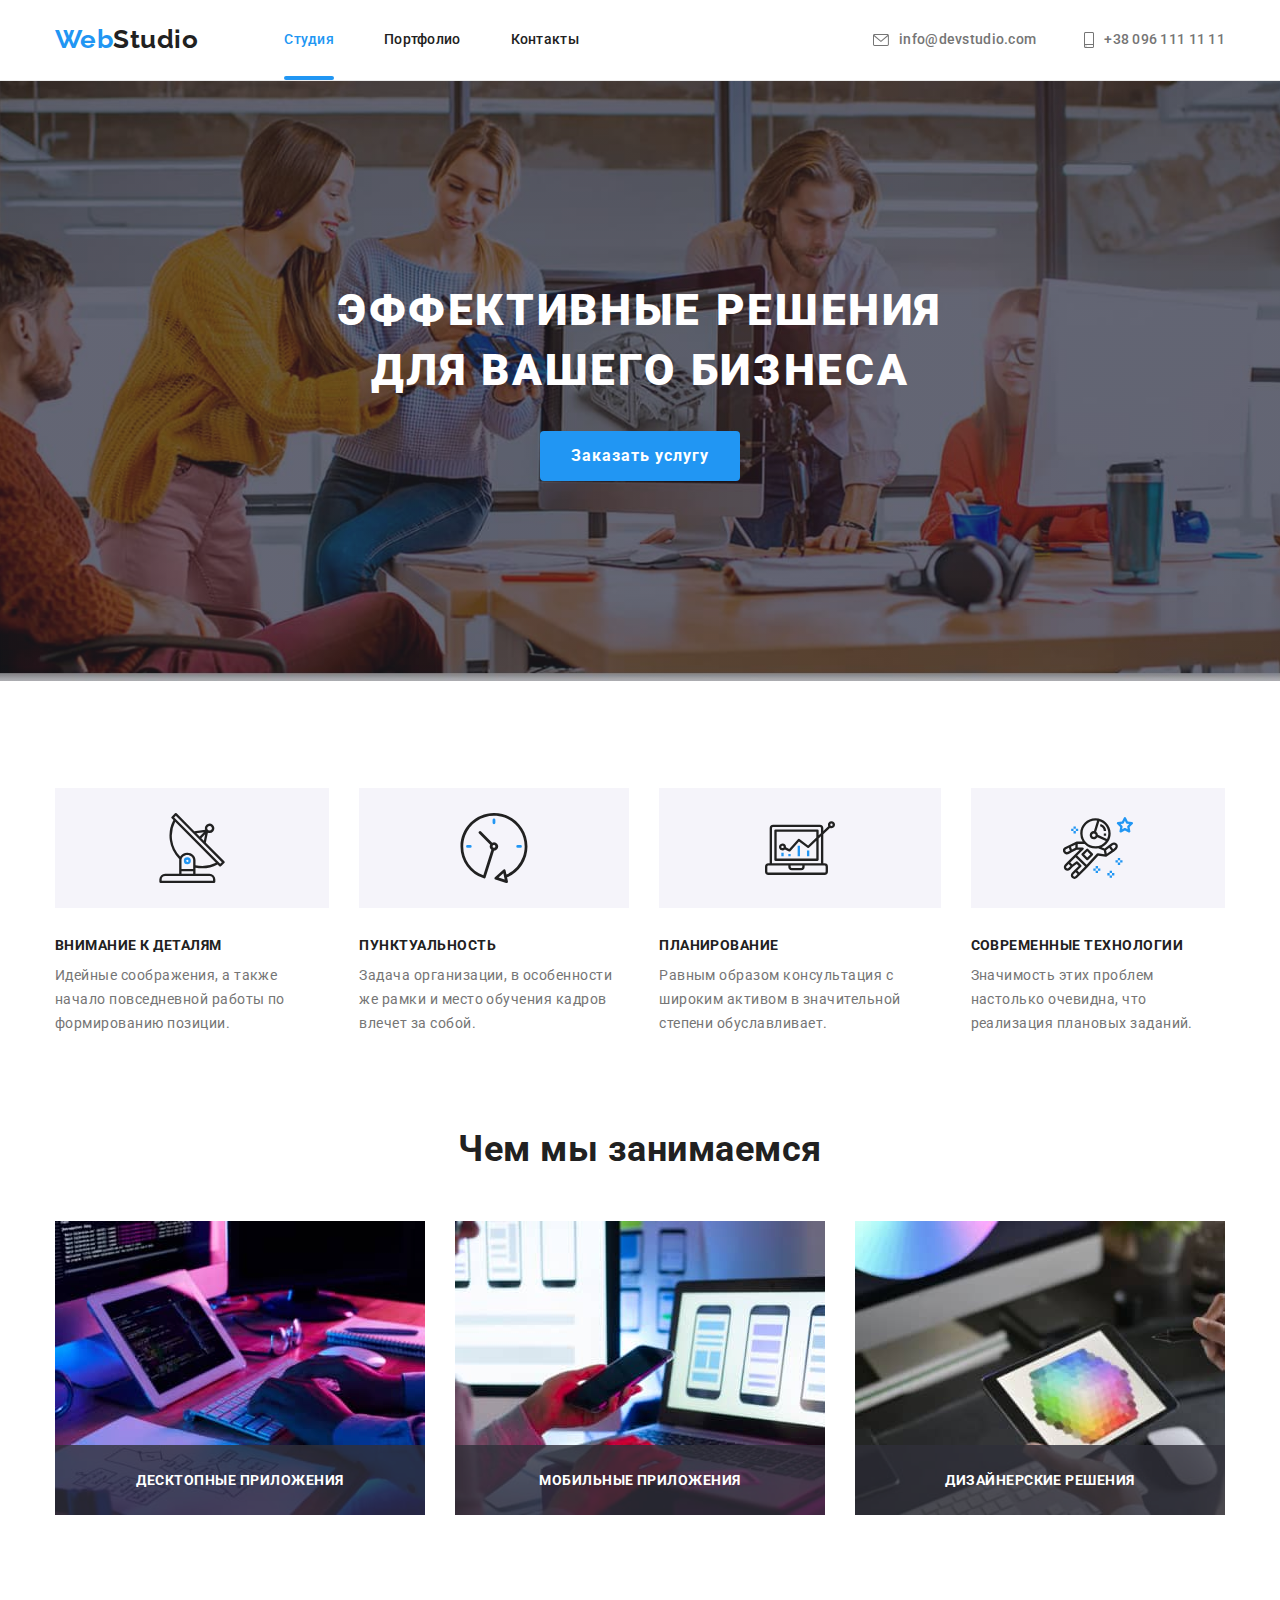
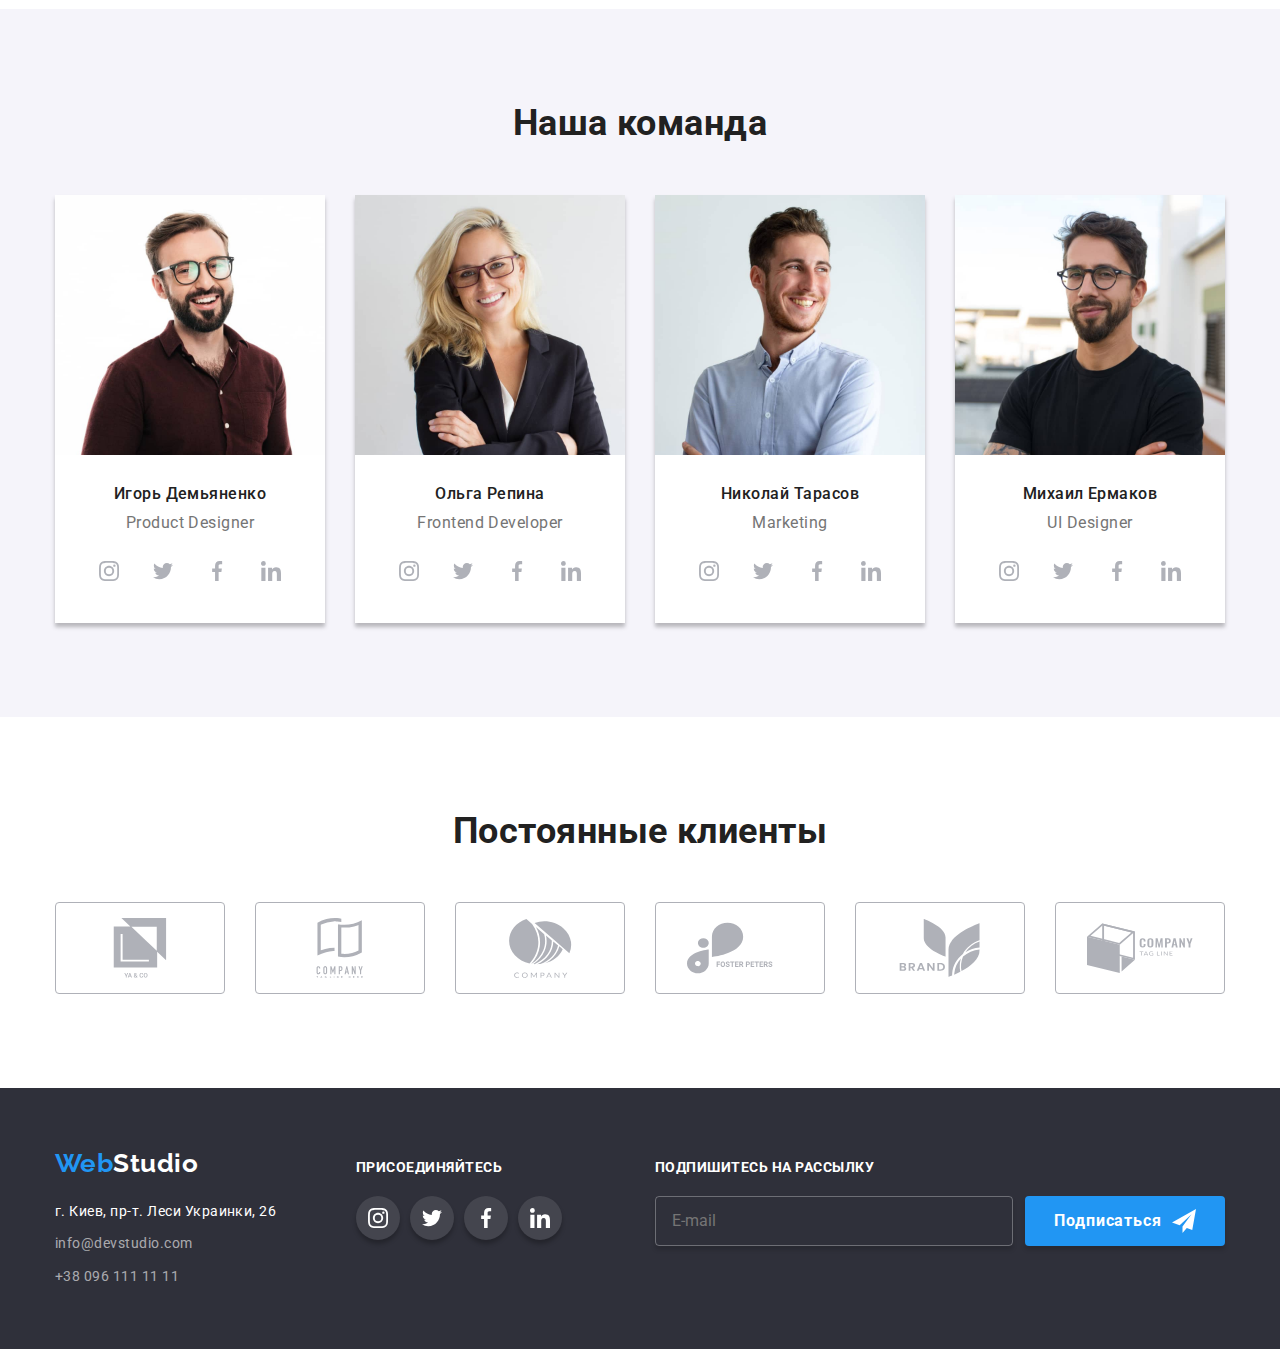
==== commit e2fcc66c: "Fixes issues with modal window" ====
--- a/index.html
+++ b/index.html
@@ -512,93 +512,71 @@
 
         <div class="backdrop is-hidden" data-modal>
             <div class="modal">
+                
+                <p class="modal-text">Оставьте свои данные, мы вам перезвоним</p>
+                
+                <form class="modal-form">
+
+                        <label class="modal-form-field">
+                            <input class="modal-form-input" type="text" name="name" placeholder=" " autocomplete="off">
+                            <span class="modal-form-label">Имя</span>
+                            <svg class="modal-form-icon" width="18" height="18">
+                                <use xlink:href="./images/icons.svg#modal-name"/>
+                            </svg>
+                        </label>
+
+                        <label class="modal-form-field">
+                            <input class="modal-form-input" type="tel" name="tel" placeholder=" " autocomplete="off">
+                            <span class="modal-form-label">Телефон</span>
+                            <svg class="modal-form-icon" width="18" height="18">
+                                <use xlink:href="./images/icons.svg#modal-phone"></use>
+                            </svg>
+                        </label>
+
+                        <label class="modal-form-field">
+                            <input class="modal-form-input" type="email" name="email" placeholder=" " autocomplete="off">
+                            <span class="modal-form-label">Почта</span>
+                            <svg class="modal-form-icon" width="18" height="18">
+                                <use xlink:href="./images/icons.svg#modal-mail"></use>
+                            </svg>
+                        </label>
+
+                        <label class="modal-form-field">
+                            <textarea class="modal-form-comment" placeholder="Введите текст" name="comment" rows="10"></textarea>
+                            <span class="modal-form-comment-label">Комментарий</span>
+                        </label>
+
+
+                        <label class="modal-form-checkbox">
+                            <input class="modal-form-checkbox-input" type="checkbox">
+                        
+                            <svg class="modal-form-empty-icon" width="16px" height="15px">
+                                <use xlink:href="./images/icons.svg#empty-check"/>
+                            </svg>
+
+                            <!-- <span class="modal-test"></span> -->
+
+                            <svg class="modal-form-checkbox-icon" width="16px" height="15px">
+                                <use xlink:href="./images/icons.svg#checkmark"></use>
+                            </svg>
+                    
+                            <span class="modal-form-checkbox-label">Соглашаюсь с рассылкой и принимаю</span>
+                            <a class="modal-form-license" href="">Условия договора</a>
+                            
+                        </label>
+                    
+
+                        <button class="modal-form-button" type="submit">
+                            Отправить
+                        </button>
+                </form>
+
                 <button class="modal-btn-close" data-modal-close>
                     <svg class="modal-close-icon">
                         <use xlink:href="./images/icons.svg#close-icon"/>
                     </svg>
                 </button>
 
-                <!-- <p class="modal-text">Оставьте свои данные, мы вам перезвоним</p>
-                
-                <form class="modal-form" action="">
-
-                    <div class="modal-form-field">
-                        <input class="modal-form-input" type="name" placeholder="Имя" autocomplete="off">
-                        <label class="modal-form-label" for=""></label>
-                    </div>
-
-                    <div class="modal-form-field">
-                        <svg width="13" height="13">
-                            <use xlink:href="./images/icons.svg#modal-phone"/>
-                        </svg>
-                        <input class="modal-form-input" type="tel" placeholder="Телефон" autocomplete="off">
-                        <label class="modal-form-label" for=""></label>
-                    </div>
-                    
-                    <div class="modal-form-field">
-                        <input class="modal-form-input" type="email" placeholder="Почта" autocomplete="off">
-                        <label class="modal-form-label" for=""></label>
-                    </div>
-                    
-                    <div class="modal-form-field">
-                        <textarea class="modal-form-comment" name="" id="" rows="10"></textarea>
-                        <label for=""></label>
-                    </div>
-                    
-                    <div class="modal-form-field">
-                        <input class="modal-form-checkbox-input" type="checkbox" id="checkbox">
-                        <label class="modal-form-checkbox-label" for="checkbox">Соглашаюсь с рассылкой и принимаю <a href="">Условия соглашения</a></label>
-                    </div>
-
-                    <button class="modal-form-button" type="submit">
-                        Отправить
-                    </button>
-                </form> -->
-
-
-                <p class="modal-text">Оставьте свои данные, мы вам перезвоним</p>
-                
-                <form class="modal-form">
-
-                        <label class="modal-form-field">
-                            <input class="modal-form-input" type="name" placeholder=" " autocomplete="off">
-                            <span class="modal-form-label">Имя</span>
-                            <svg class="modal-form-icon" width="18" height="18">
-                                <use xlink:href="./images/icons.svg#modal-name"/>
-                            </svg>
-                        </label>
-
-                        <label class="modal-form-field">
-                            <input class="modal-form-input" type="tel" placeholder=" " autocomplete="off">
-                            <span class="modal-form-label">Телефон</span>
-                            <svg class="modal-form-icon" width="18" height="18">
-                                <use xlink:href="./images/icons.svg#modal-phone"/></svg>
-                            </svg>
-                        </label>
-
-                        <label class="modal-form-field">
-                            <input class="modal-form-input" type="email" placeholder=" " autocomplete="off">
-                            <span class="modal-form-label">Почта</span>
-                            <svg class="modal-form-icon" width="18" height="18">
-                                <use xlink:href="./images/icons.svg#modal-mail"></use>
-                            </svg>
-                        </label>
-
-                        <label class="modal-form-field">
-                            <textarea class="modal-form-comment" placeholder="Введите текст" name="" rows="10"></textarea>
-                            <span class="modal-form-comment-label">Комментарий</span>
-                        </label>
-
-                        <label class="modal-form-checkbox-label">Соглашаюсь с рассылкой и принимаю 
-                            <a class="modal-form-license" href="">Условия соглашения</a>
-                            <input class="modal-form-checkbox-input" type="checkbox">
-                        </label>
-
-
-                        <button class="modal-form-button" type="submit">
-                            Отправить
-                        </button>
-                </form>
             </div>
         </div>
         <script src="./scripts/modal.js"></script>
--- a/css/styles.css
+++ b/css/styles.css
@@ -11,7 +11,7 @@
     --secondary-border-line-color: #EEEEEE;
     --main-choice-color: #188ce8;
 
-    --main-transition-time: 1250ms;
+    --main-transition-time: 250ms;
     --main-transition-function: cubic-bezier(0.4, 0, 0.2, 1);
     
     --portfolio-hover-effect: rgba(33, 150, 243, 0.9);
@@ -74,10 +74,6 @@
 }
 
 
-/* .item * {
-    outline: 1px solid red; 
-} */
-
                                 /* Шапка */
 
 .navigation-main,
@@ -177,11 +173,6 @@
 
                                 /* Icons */
 
-/* .header-contacts-item {
-    display: flex;
-    align-items: center;
-} */
-
 .envelope-icon,
 .phone-icon {
     margin-right: 10px;
@@ -235,9 +226,6 @@
                                             /* Hero button */
 
 .hero-button {
-    /* display: flex;
-    align-items: center;
-    justify-content: center; */
     padding: 0;
     margin: 0;
 
@@ -251,7 +239,6 @@
     
     min-width: 200px;
     min-height: 50px;
-    /* padding: 10px 32px; */
     transition: background-color var(--main-transition-time) var(--main-transition-function);
 }
 
@@ -292,7 +279,7 @@
     margin-bottom: 0;
 }
 
-                                /* Benefits icons */
+                                        /* Benefits icons */
 
 .benefits-icon-box {
     display: flex;
@@ -360,7 +347,6 @@
     font-size: 14px;
     line-height: calc(16 / 14);
     text-align: center;
-    letter-spacing: 0.03em;
     text-transform: uppercase;
 
     color: var(--main-white-color);
@@ -395,9 +381,6 @@
 
 .team-list > .item {
     box-shadow: 0px 4px 4px rgba(0, 0, 0, 0.25);
-    /* box-shadow: 0px 1px 3px rgba(0, 0, 0, 0.12), 
-    0px 1px 1px rgba(0, 0, 0, 0.14), 
-    0px 2px 1px rgba(0, 0, 0, 0.2) */
 }
 
 
@@ -652,13 +635,7 @@
     background-color: var(--footer-bg);
     padding-top: 60px;
     padding-bottom: 60px;
-/* 
-    display: flex;
-    align-items: baseline; */
-}
-
-
-
+}
 
 .footer-address {
     font-style: normal;
@@ -752,18 +729,16 @@
     background-color: var(--action-color);
 }
 
-                            /* Footer subscribe */
+                                 /* Footer subscribe */
 
 .footer-subscribe {
-    margin-left: 93px;
+    margin-left: auto;
 }
 
 .footer-subscribe-form,
 .footer-subscribe-form .submit {
     display: flex;
 }
-
-
 
 .footer-subscribe-input {
     width: 358px;
@@ -773,7 +748,15 @@
     box-shadow: 0px 4px 4px rgba(0, 0, 0, 0.15);
     border-radius: 4px;
     padding-left: 16px;
-} 
+
+    transition: border-color var(--main-transition-time) var(--main-transition-function);
+}
+
+.footer-subscribe-input:focus,
+.footer-subscribe-input:hover {
+    border-color: var(--action-color);
+}
+
 
 .footer-subscribe-button {
     width: 200px;
@@ -785,7 +768,8 @@
     display: flex;
     justify-content: center;
     align-items: center;
-    
+    cursor: pointer;
+
     border: none;
     border-radius: 4px;
     box-shadow: 0px 4px 4px rgba(0, 0, 0, 0.15);
@@ -796,7 +780,14 @@
     text-align: center;
     letter-spacing: 0.06em;
     color: var(--main-white-color);
-}
+    transition: background-color var(--main-transition-time) var(--main-transition-function);
+}
+
+.footer-subscribe-button:hover,
+.footer-subscribe-button:focus {
+    background-color: var(--main-choice-color);
+}
+
 
 .footer-subscribe-icon {
     margin-left: 10px;
@@ -827,18 +818,250 @@
     position: absolute;
     top: 50%;
     left: 50%;
+    padding: 40px;
 
     width: 528px;
-    height: 581px;
+    /* height: 581px; */
 
     transform: translate(-50%, -50%);
     background-color: var(--main-white-color);
 }
 
+.modal-text {
+    margin-top: 0px;
+    margin-bottom: 30px;
+
+    
+    font-weight: 700;
+    font-size: 20px;
+    line-height: 1.5;
+    text-align: center;
+}
+
+.modal-form {
+    display: flex;
+    flex-direction: column;
+
+    align-items: center;
+}
+
+.modal-form-field {
+    position: relative;
+    margin-bottom: 28px;
+    display: flex;
+}
+
+.modal-form-field:nth-last-child(-n + 3) {
+    margin-bottom: 20px;
+}
+
+.modal-form-input {
+    width: 448px;
+    height: 40px;
+    padding-left: 42px;
+    border-radius: 4px;
+    border: 1px solid rgba(33, 33, 33, 0.2);
+
+    transition: border-color var(--main-transition-time) var(--main-transition-function);
+}
+
+.modal-form-icon {
+    position: absolute;
+    top: 50%;
+    left: 15px;
+    fill: currentColor;
+
+    transform: translateY(-50%);
+    transition: color var(--main-transition-time) var(--main-transition-function);
+}
+
+.modal-form-label {
+    position: absolute;
+    top: 50%;
+    left: 42px;
+
+    transform: translateY(-50%);
+
+    font-size: 12px;
+    line-height: 1.16;
+
+    letter-spacing: 0.01em;
+    color: var(--secondary-text-color);
+
+    transition: transform var(--main-transition-time) var(--main-transition-function);
+}
+
+.modal-form-comment {
+    width: 448px;
+    height: 120px;
+
+    padding: 12px 16px;
+    resize: none;
+    border-radius: 4px;
+    border: 1px solid rgba(33, 33, 33, 0.2);
+
+    font-size: 12px;
+    line-height: 1.16;
+    letter-spacing: 0.01em;
+    transition: border-color var(--main-transition-time) var(--main-transition-function);
+}
+
+.modal-form-comment-label {
+    position: absolute;
+    top: -16px;
+    left: 0;
+    font-size: 12px;
+    line-height: 1.16;
+    opacity: 0;
+
+    letter-spacing: 0.01em;
+    color: var(--secondary-text-color);
+
+    transition: opacity var(--main-transition-time) var(--main-transition-function);
+}
+
+
+                                            /* Checkbox */
+
+.modal-form-checkbox,
+.modal-form-license {
+    font-size: 14px;
+    line-height: 1.71;
+}
+
+.modal-form-checkbox {
+    width: 425px;
+    margin-bottom: 30px;
+    
+    position: relative;
+    text-align: right;
+}
+
+.modal-form-checkbox-label {
+    color: var(--secondary-text-color);
+}
+
+.modal-form-license {
+    color: var(--action-color);
+}
+
+.modal-form-checkbox-input {
+    position: absolute;
+    appearance: none;
+}
+
+.modal-form-empty-icon {
+    position: absolute;
+    top: 50%;
+    left: 0;
+    transform: translateY(-50%);
+    cursor: pointer;
+
+    fill: currentColor;
+
+    transition: color var(--main-transition-time) var(--main-transition-function)
+}
+
+.modal-form-checkbox-input:focus-visible + .modal-form-empty-icon,
+.modal-form-checkbox-input:hover + .modal-form-empty-icon {
+    color: var(--action-color);
+}
+
+/* .modal-test {
+    position: absolute;
+    width: 16px;
+    height: 15px;
+    top: 50%;
+    left: 0;
+    transform: translateY(-50%);    
+    cursor: pointer;
+    border: 2px solid black;
+    border-radius: 2px;
+}
+
+
+.modal-form-checkbox-input:focus-visible + .modal-test,
+.modal-form-checkbox-input:hover ~ .modal-test {
+    border-color: var(--action-color);
+} */
+
+
+
+.modal-form-checkbox-icon {
+    position: absolute;
+    top: 50%;
+    left: 0;
+    transform: translateY(-50%);
+    opacity: 0;
+    border-radius: 2px;
+    background-color: var(--action-color);
+}
+
+
+.modal-form-checkbox-input:checked ~ .modal-form-checkbox-icon {
+    opacity: 1;
+    transition: opacity var(--main-transition-time) var(--main-transition-function);
+}
+
+
+
+                                        /* Modal form button */
+
+.modal-form-button {
+    padding: 0;
+    border-radius: 4px;
+    border: none;
+
+    cursor: pointer;
+
+    background-color: var(--action-color);
+    color: var(--main-white-color);
+
+    font-weight: 700;
+    font-size: 16px;
+    line-height: 1.87;
+    letter-spacing: 0.06em;
+    
+    min-width: 200px;
+    min-height: 50px;
+    transition: background-color var(--main-transition-time) var(--main-transition-function);
+}
+
+.modal-form-button:hover,
+.modal-form-button:focus {
+    background-color: var(--main-choice-color);
+}
+
+
+.modal-form-field:focus-within .modal-form-icon {
+    color: var(--main-choice-color);
+}
+
+.modal-form-field:focus-within .modal-form-label {
+    transform: translate(-42px, -38px);
+}
+
+.modal-form-input:not(:placeholder-shown) + .modal-form-label {
+    transform: translate(-42px, -38px);
+}
+
+.modal-form-field:focus-within .modal-form-comment-label {
+    opacity: 1;
+}
+
+.modal-form-comment:not(:placeholder-shown) + .modal-form-comment-label {
+    opacity: 1;
+}
+
+.modal-form-field:focus-within .modal-form-input,
+.modal-form-field:focus-within .modal-form-comment {
+    border-color: var(--main-choice-color);
+}
+
 .modal-btn-close {
     position: absolute;
-    top: -10px;
-    right: -10px;
+    top: 8px;
+    right: 8px;
 
     width: 30px;
     height: 30px;
@@ -847,7 +1070,7 @@
     border: 1px solid rgba(0, 0, 0, 0.1);
 
 
-    transition: background-color var(--main-transition-time) var(--main-transition-function);
+    transition: border-color var(--main-transition-time) var(--main-transition-function);
 }
 
 .modal-close-icon {
@@ -858,241 +1081,8 @@
     transition: color var(--main-transition-time) var(--main-transition-function);
 }
 
-.modal-btn-close:hover {
-    color: var(--main-choice-color);
-}
-
-/* .modal-text {
-    margin-top: 0px;
-    margin-bottom: 30px;
-    padding-top: 40px;
-
-    
-    font-weight: 700;
-    font-size: 20px;
-    line-height: 1.5;
-    text-align: center;
-    letter-spacing: 0.03em;
-}
-
-.modal-form {
-    display: flex;
-    flex-direction: column;
-    /* justify-content: center;
-    align-items: center;
-}
-
-.modal-form-input {
-    width: 448px;
-    height: 40px;
-    padding-top: 11px;
-    padding-bottom: 11px;
-    padding-left: 42px;
-    border-radius: 4px;
-}
-
-.modal-form-field {
-    margin-bottom: 28px;
-}
-
-.modal-form-field:nth-last-child(-n + 3) {
-    margin-bottom: 20px;
-}
-
-.modal-form-field:nth-last-child(-n + 2) {
-    margin-bottom: 30px;
-}
-
-.modal-form-button {
-    background-color: var(--action-color);
-    color: var(--main-white-color);
-    
-
-    font-weight: 700;
-    font-size: 16px;
-    line-height: 1.87;
-    letter-spacing: 0.06em;
-    
-    min-width: 200px;
-    padding: 10px 55px;
-    transition: background-color var(--main-transition-time) var(--main-transition-function);
-}
-
-.modal-form-button:hover,
-.modal-form-button:focus {
-    background-color: var(--main-choice-color);
-}
-
-.modal-form-comment {
-    width: 448px;
-    height: 120px;
-    resize: none;
-    padding: 12px 16px;
-}
-
-.modal-form-checkbox-input {
-    box-sizing: border-box;
-    border-radius: 4px;
-}
-
-.modal-form-checkbox-label {
-    font-size: 14px;
-    line-height: 1.71;
-    letter-spacing: 0.03em;
-
-    color: #757575;
-} */
-
-.modal-text {
-    margin-top: 0px;
-    margin-bottom: 30px;
-    padding-top: 40px;
-
-    
-    font-weight: 700;
-    font-size: 20px;
-    line-height: 1.5;
-    text-align: center;
-    letter-spacing: 0.03em;
-}
-
-.modal-form {
-    display: flex;
-    flex-direction: column;
-
-
-    align-items: center;
-    padding-left: 40px;
-    padding-right: 40px;
-}
-
-.modal-form-field {
-    position: relative;
-    margin-bottom: 28px;
-    display: block;
-}
-
-.modal-form-field:nth-last-child(-n + 3) {
-    margin-bottom: 20px;
-}
-
-.modal-form-input {
-    /* display: flex; */
-    width: 448px;
-    height: 40px;
-    padding-left: 42px;
-    border-radius: 4px;
-    border: 1px solid rgba(33, 33, 33, 0.2);
-}
-
-.modal-form-icon {
-    position: absolute;
-    top: 50%;
-    left: 15px;
-    fill: currentColor;
-
-    transform: translateY(-50%);
-    transition: color var(--main-transition-time) var(--main-transition-function);
-}
-
-.modal-form-label {
-    position: absolute;
-    top: 50%;
-    left: 42px;
-
-    transform: translateY(-50%);
-
-    font-size: 12px;
-    line-height: 1.16;
-
-    letter-spacing: 0.01em;
-    color: var(--secondary-text-color);
-
-    transition: transform var(--main-transition-time) var(--main-transition-function);
-}
-
-.modal-form-comment {
-    width: 448px;
-    height: 120px;
-
-    padding: 12px 16px;
-    resize: none;
-    border-radius: 4px;
-    border: 1px solid rgba(33, 33, 33, 0.2);
-}
-
-.modal-form-comment-label {
-    position: absolute;
-    top: -16px;
-    left: 0;
-    font-size: 12px;
-    line-height: 1.16;
-    opacity: 0;
-
-    letter-spacing: 0.01em;
-    color: var(--secondary-text-color);
-
-    transition: opacity var(--main-transition-time) var(--main-transition-function);
-}
-
-.modal-form-checkbox-label {
-    font-size: 14px;
-    line-height: 1.71;
-    letter-spacing: 0.03em;
-
-    color: var(--secondary-text-color);
-    margin-bottom: 30px;
-}
-
-.modal-form-license {
+.modal-btn-close:hover,
+.modal-btn-close:focus {
     color: var(--action-color);
-}
-
-.modal-form-checkbox-input {
-    display: none;
-}
-
-.modal-form-button {
-    border-radius: 4px;
-    border: none;
-
-    cursor: pointer;
-
-    background-color: var(--action-color);
-    color: var(--main-white-color);
-
-    font-weight: 700;
-    font-size: 16px;
-    line-height: 1.87;
-    letter-spacing: 0.06em;
-    
-    min-width: 200px;
-    min-height: 50px;
-    transition: background-color var(--main-transition-time) var(--main-transition-function);
-}
-
-.modal-form-button:hover,
-.modal-form-button:focus {
-    background-color: var(--main-choice-color);
-}
-
-
-.modal-form-field:focus-within .modal-form-icon {
-    color: var(--main-choice-color);
-}
-
-.modal-form-field:focus-within .modal-form-label {
-    transform: translate(-42px, -38px);
-}
-
-.modal-form-input:not(:placeholder-shown) ~ .modal-form-label {
-    transform: translate(-42px, -38px);
-}
-
-.modal-form-field:focus-within .modal-form-comment-label {
-    opacity: 1;
-}
-
-.modal-form-comment:not(:placeholder-shown) + .modal-form-comment-label {
-    opacity: 1;
+    border-color: var(--action-color);
 }